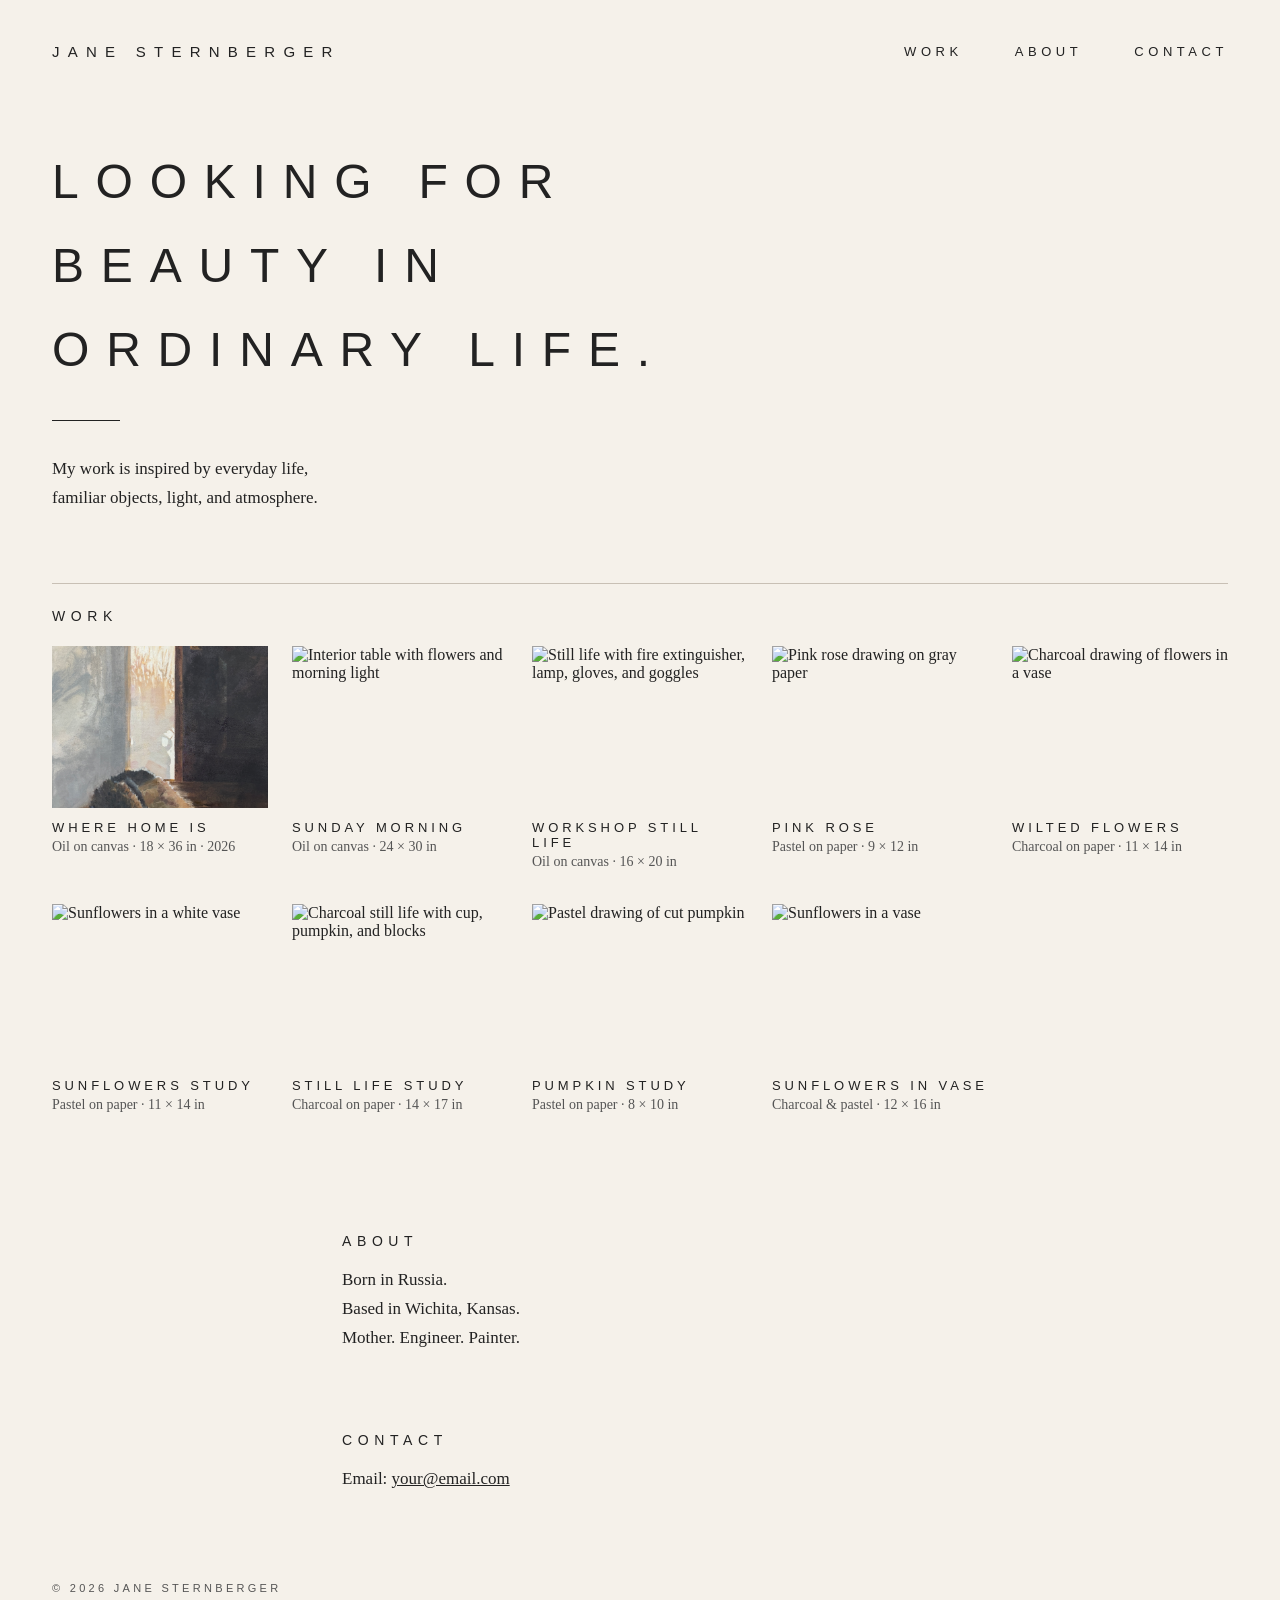
==== index.html @ 776a8332 "Update index.html" ====
<!DOCTYPE html>
<html lang="en">
<head>
  <meta charset="UTF-8" />
  <meta name="viewport" content="width=device-width, initial-scale=1.0" />
  <title>Jane Sternberger</title>
  <link rel="stylesheet" href="style.css" />
</head>

<body>
  <header class="site-header">
    <h1>Jane Sternberger</h1>

    <nav>
      <a href="#work">Work</a>
      <a href="#about">About</a>
      <a href="#contact">Contact</a>
    </nav>
  </header>

  <main>
    <section class="hero">
      <h2>Looking for beauty in ordinary life.</h2>
      <div class="line"></div>
      <p>
        My work is inspired by everyday life,<br>
        familiar objects, light, and atmosphere.
      </p>
    </section>

    <section id="work" class="work">
      <div class="section-line"></div>
      <h2 class="section-title">Work</h2>

      <div class="gallery">
        <article>
          <img src="images/WhereHomeIs2026.jpg" alt="Dog resting in sunlight near a door">
          <h3>Where Home Is</h3>
          <p>Oil on canvas · 18 × 36 in · 2026 </p>
        </article>

        <article>
          <img src="images/sunday-morning.jpg" alt="Interior table with flowers and morning light">
          <h3>Sunday Morning</h3>
          <p>Oil on canvas · 24 × 30 in</p>
        </article>

        <article>
          <img src="images/workshop-still-life.jpg" alt="Still life with fire extinguisher, lamp, gloves, and goggles">
          <h3>Workshop Still Life</h3>
          <p>Oil on canvas · 16 × 20 in</p>
        </article>

        <article>
          <img src="images/pink-rose.jpg" alt="Pink rose drawing on gray paper">
          <h3>Pink Rose</h3>
          <p>Pastel on paper · 9 × 12 in</p>
        </article>

        <article>
          <img src="images/wilted-flowers.jpg" alt="Charcoal drawing of flowers in a vase">
          <h3>Wilted Flowers</h3>
          <p>Charcoal on paper · 11 × 14 in</p>
        </article>

        <article>
          <img src="images/sunflowers-study.jpg" alt="Sunflowers in a white vase">
          <h3>Sunflowers Study</h3>
          <p>Pastel on paper · 11 × 14 in</p>
        </article>

        <article>
          <img src="images/still-life-study.jpg" alt="Charcoal still life with cup, pumpkin, and blocks">
          <h3>Still Life Study</h3>
          <p>Charcoal on paper · 14 × 17 in</p>
        </article>

        <article>
          <img src="images/pumpkin-study.jpg" alt="Pastel drawing of cut pumpkin">
          <h3>Pumpkin Study</h3>
          <p>Pastel on paper · 8 × 10 in</p>
        </article>

        <article>
          <img src="images/sunflowers-in-vase.jpg" alt="Sunflowers in a vase">
          <h3>Sunflowers in Vase</h3>
          <p>Charcoal & pastel · 12 × 16 in</p>
        </article>
      </div>
    </section>

    <section id="about" class="about">
      <h2>About</h2>
      <p>
      Born in Russia.<br>
      Based in Wichita, Kansas.<br>
      Mother. Engineer. Painter.
      </p>
    </section>

    <section id="contact" class="contact">
      <h2>Contact</h2>
      <p>
        Email:
        <a href="mailto:your@email.com">your@email.com</a>
      </p>
    </section>
  </main>

  <footer>
    <p>© 2026 Jane Sternberger</p>
  </footer>
</body>
</html>
---- style.css ----
* {
  box-sizing: border-box;
}

body {
  margin: 0;
  background: #f5f1ea;
  color: #222;
  font-family: Georgia, "Times New Roman", serif;
}

.site-header {
  max-width: 1500px;
  margin: 0 auto;
  padding: 42px 52px 80px;
  display: flex;
  justify-content: space-between;
  align-items: center;
}

.site-header h1 {
  margin: 0;
  font-family: Arial, Helvetica, sans-serif;
  font-size: 15px;
  font-weight: 400;
  letter-spacing: 0.55em;
  text-transform: uppercase;
}

nav a {
  margin-left: 48px;
  color: inherit;
  text-decoration: none;
  font-family: Arial, Helvetica, sans-serif;
  font-size: 13px;
  letter-spacing: 0.35em;
  text-transform: uppercase;
}

.hero {
  max-width: 1500px;
  margin: 0 auto;
  padding: 0 52px 70px;
}

.hero h2 {
  max-width: 620px;
  margin: 0;
  font-family: Arial, Helvetica, sans-serif;
  font-size: clamp(28px, 4vw, 48px);
  font-weight: 300;
  line-height: 1.75;
  letter-spacing: 0.35em;
  text-transform: uppercase;
}

.line {
  width: 68px;
  height: 1px;
  background: #222;
  margin: 28px 0 34px;
}

.hero p {
  margin: 0;
  max-width: 470px;
  font-size: 17px;
  line-height: 1.7;
}

.work {
  max-width: 1500px;
  margin: 0 auto;
  padding: 0 52px 40px;
}

.section-line {
  height: 1px;
  background: #c8c0b5;
  margin-bottom: 24px;
}

.section-title {
  margin: 0 0 22px;
  font-family: Arial, Helvetica, sans-serif;
  font-size: 14px;
  font-weight: 400;
  letter-spacing: 0.4em;
  text-transform: uppercase;
}

.gallery {
  display: grid;
  grid-template-columns: repeat(5, 1fr);
  gap: 34px 24px;
}

.gallery img {
  width: 100%;
  aspect-ratio: 4 / 3;
  object-fit: cover;
  display: block;
}

.gallery h3 {
  margin: 12px 0 4px;
  font-family: Arial, Helvetica, sans-serif;
  font-size: 13px;
  font-weight: 400;
  letter-spacing: 0.3em;
  text-transform: uppercase;
}

.gallery p {
  margin: 0;
  font-size: 14px;
  color: #555;
}

.about,
.contact {
  max-width: 700px;
  margin: 80px auto 0;
  padding: 0 52px;
}

.about h2,
.contact h2 {
  font-family: Arial, Helvetica, sans-serif;
  font-size: 14px;
  font-weight: 400;
  letter-spacing: 0.4em;
  text-transform: uppercase;
}

.about p,
.contact p {
  font-size: 17px;
  line-height: 1.7;
}

a {
  color: inherit;
}

footer {
  max-width: 1500px;
  margin: 0 auto;
  padding: 60px 52px 36px;
  font-family: Arial, Helvetica, sans-serif;
  font-size: 11px;
  letter-spacing: 0.3em;
  text-transform: uppercase;
  color: #555;
}

@media (max-width: 1000px) {
  .gallery {
    grid-template-columns: repeat(3, 1fr);
  }
}

@media (max-width: 700px) {
  .site-header {
    padding: 28px 24px 60px;
    display: block;
  }

  .site-header h1 {
    font-size: 13px;
    letter-spacing: 0.35em;
    margin-bottom: 28px;
  }

  nav a {
    margin-left: 0;
    margin-right: 22px;
    font-size: 11px;
    letter-spacing: 0.25em;
  }

  .hero,
  .work,
  .about,
  .contact,
  footer {
    padding-left: 24px;
    padding-right: 24px;
  }

  .hero h2 {
    font-size: 28px;
    letter-spacing: 0.25em;
    line-height: 1.6;
  }

  .gallery {
    grid-template-columns: 1fr;
  }
}
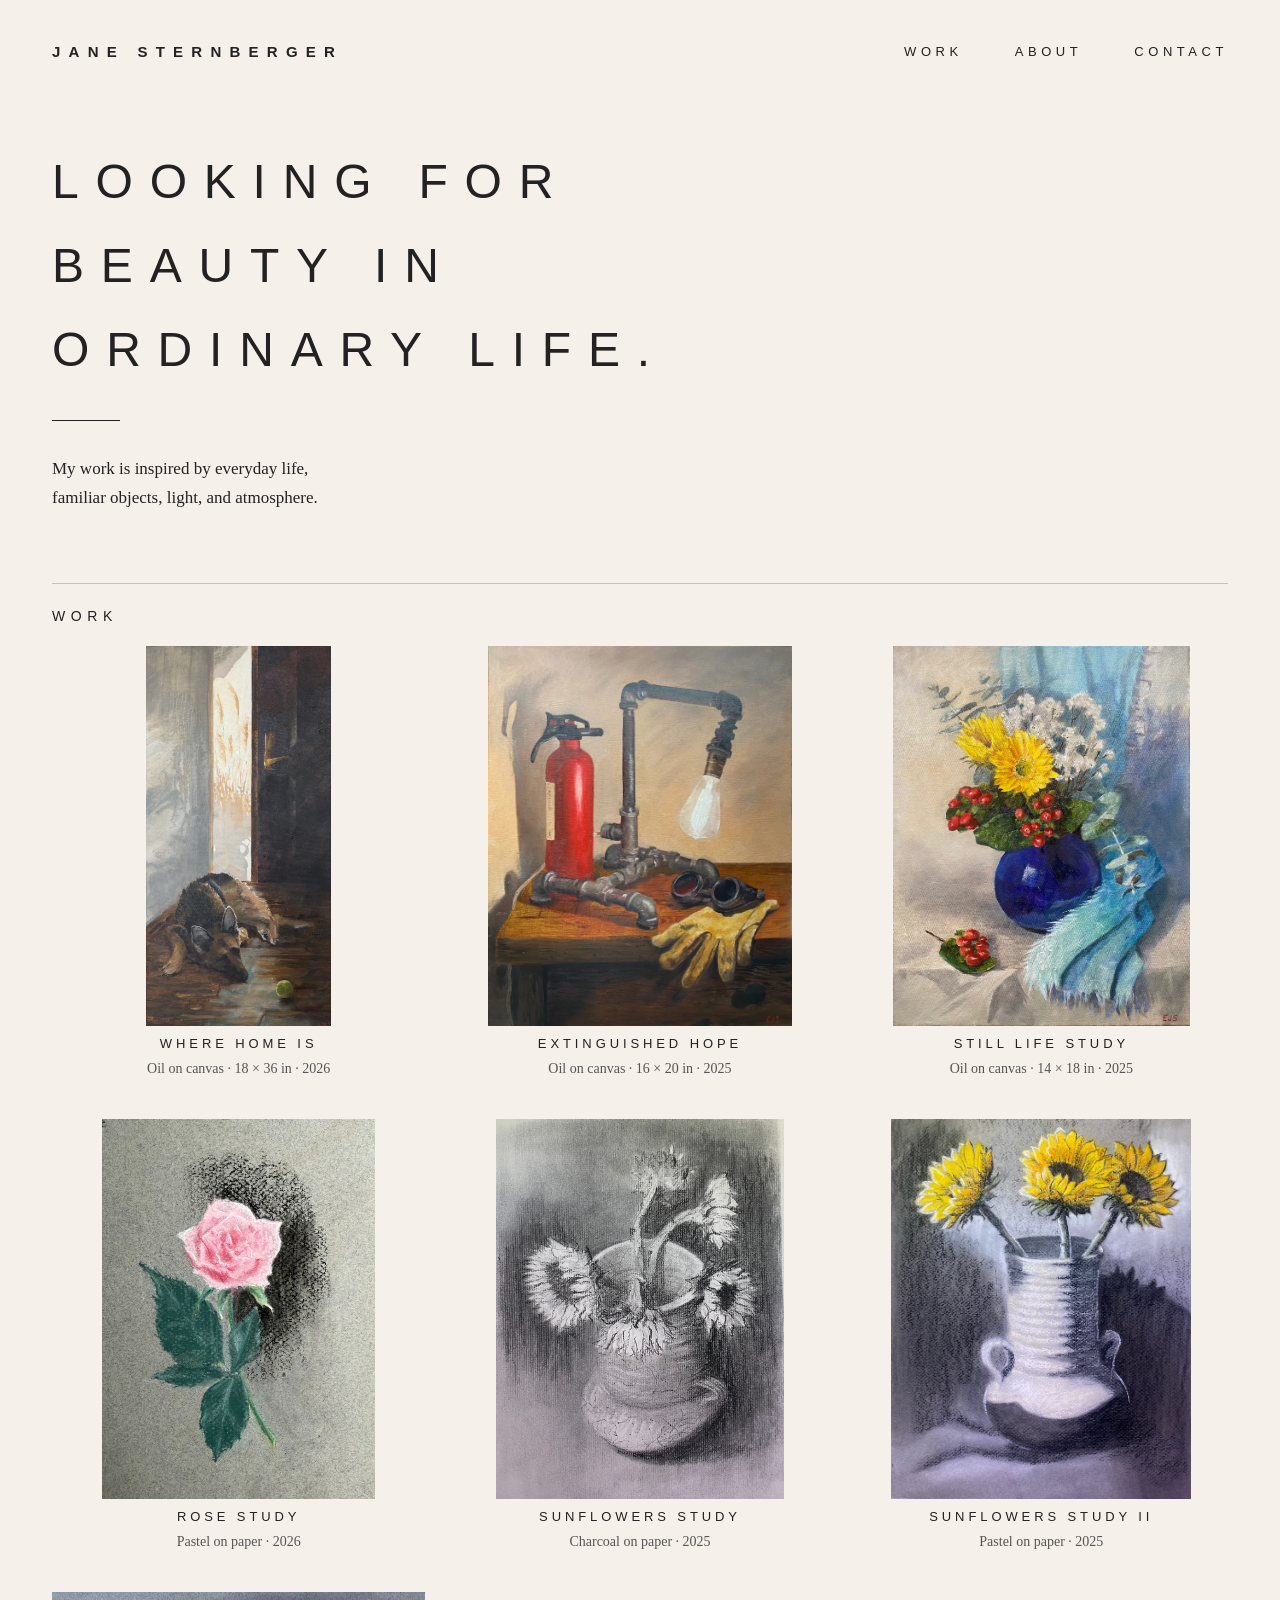
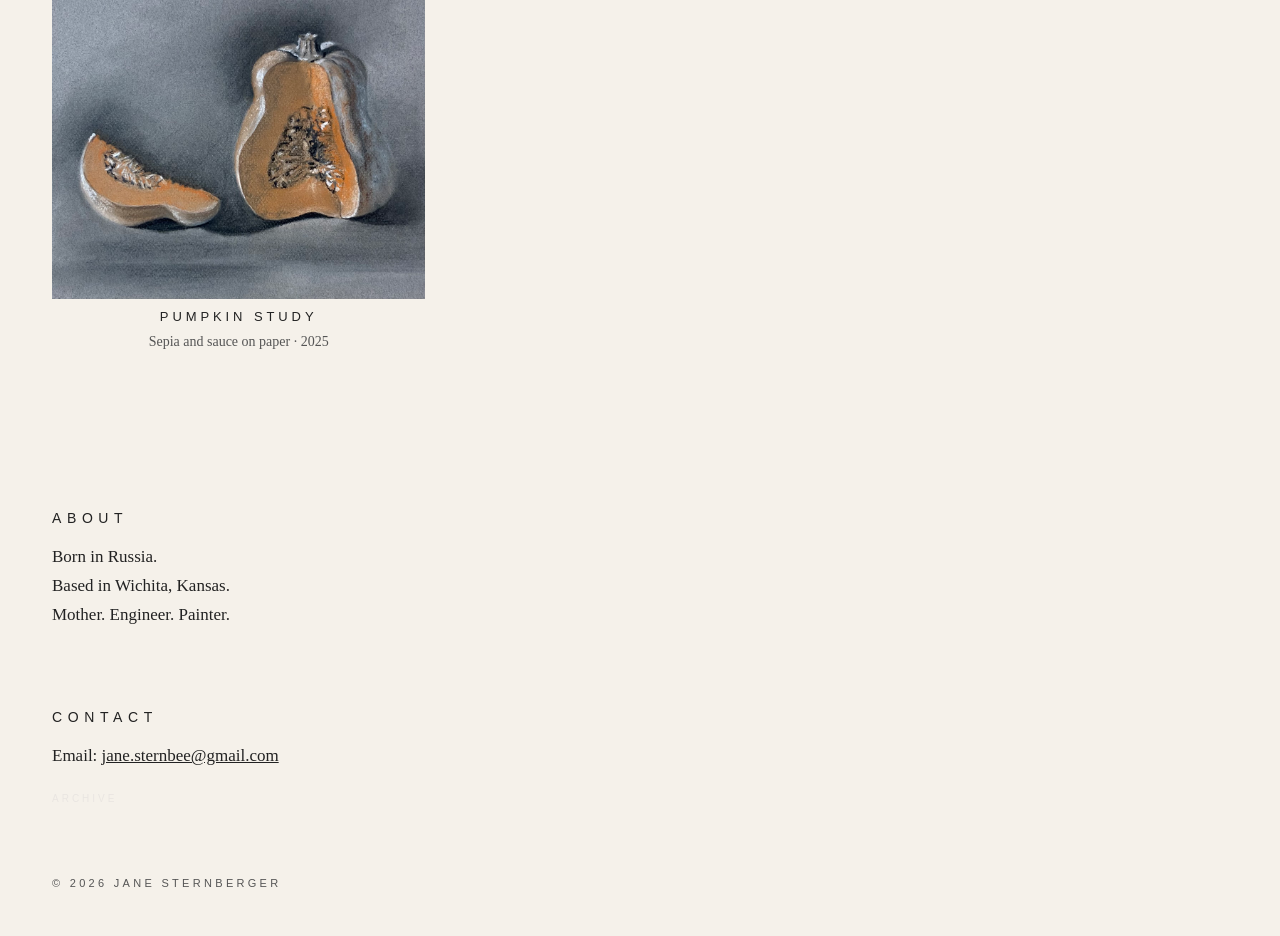
==== commit b3e4bf31: "Add files via upload" ====
--- a/index.html
+++ b/index.html
@@ -1,114 +1,106 @@
-<!DOCTYPE html>
-<html lang="en">
-<head>
-  <meta charset="UTF-8" />
-  <meta name="viewport" content="width=device-width, initial-scale=1.0" />
-  <title>Jane Sternberger</title>
-  <link rel="stylesheet" href="style.css" />
-</head>
-
-<body>
-  <header class="site-header">
-    <h1>Jane Sternberger</h1>
-
-    <nav>
-      <a href="#work">Work</a>
-      <a href="#about">About</a>
-      <a href="#contact">Contact</a>
-    </nav>
-  </header>
-
-  <main>
-    <section class="hero">
-      <h2>Looking for beauty in ordinary life.</h2>
-      <div class="line"></div>
-      <p>
-        My work is inspired by everyday life,<br>
-        familiar objects, light, and atmosphere.
-      </p>
-    </section>
-
-    <section id="work" class="work">
-      <div class="section-line"></div>
-      <h2 class="section-title">Work</h2>
-
-      <div class="gallery">
-        <article>
-          <img src="images/WhereHomeIs2026.jpg" alt="Dog resting in sunlight near a door">
-          <h3>Where Home Is</h3>
-          <p>Oil on canvas · 18 × 36 in · 2026 </p>
-        </article>
-
-        <article>
-          <img src="images/sunday-morning.jpg" alt="Interior table with flowers and morning light">
-          <h3>Sunday Morning</h3>
-          <p>Oil on canvas · 24 × 30 in</p>
-        </article>
-
-        <article>
-          <img src="images/workshop-still-life.jpg" alt="Still life with fire extinguisher, lamp, gloves, and goggles">
-          <h3>Workshop Still Life</h3>
-          <p>Oil on canvas · 16 × 20 in</p>
-        </article>
-
-        <article>
-          <img src="images/pink-rose.jpg" alt="Pink rose drawing on gray paper">
-          <h3>Pink Rose</h3>
-          <p>Pastel on paper · 9 × 12 in</p>
-        </article>
-
-        <article>
-          <img src="images/wilted-flowers.jpg" alt="Charcoal drawing of flowers in a vase">
-          <h3>Wilted Flowers</h3>
-          <p>Charcoal on paper · 11 × 14 in</p>
-        </article>
-
-        <article>
-          <img src="images/sunflowers-study.jpg" alt="Sunflowers in a white vase">
-          <h3>Sunflowers Study</h3>
-          <p>Pastel on paper · 11 × 14 in</p>
-        </article>
-
-        <article>
-          <img src="images/still-life-study.jpg" alt="Charcoal still life with cup, pumpkin, and blocks">
-          <h3>Still Life Study</h3>
-          <p>Charcoal on paper · 14 × 17 in</p>
-        </article>
-
-        <article>
-          <img src="images/pumpkin-study.jpg" alt="Pastel drawing of cut pumpkin">
-          <h3>Pumpkin Study</h3>
-          <p>Pastel on paper · 8 × 10 in</p>
-        </article>
-
-        <article>
-          <img src="images/sunflowers-in-vase.jpg" alt="Sunflowers in a vase">
-          <h3>Sunflowers in Vase</h3>
-          <p>Charcoal & pastel · 12 × 16 in</p>
-        </article>
-      </div>
-    </section>
-
-    <section id="about" class="about">
-      <h2>About</h2>
-      <p>
-      Born in Russia.<br>
-      Based in Wichita, Kansas.<br>
-      Mother. Engineer. Painter.
-      </p>
-    </section>
-
-    <section id="contact" class="contact">
-      <h2>Contact</h2>
-      <p>
-        Email:
-        <a href="mailto:your@email.com">your@email.com</a>
-      </p>
-    </section>
-  </main>
-
-  <footer>
-    <p>© 2026 Jane Sternberger</p>
-  </footer>
-</body>
+<!DOCTYPE html>
+<html lang="en">
+<head>
+  <meta charset="UTF-8" />
+  <meta name="viewport" content="width=device-width, initial-scale=1.0" />
+  <title>Jane Sternberger</title>
+  <link rel="stylesheet" href="style.css" />
+</head>
+
+<body>
+  <header class="site-header">
+    <h1>Jane Sternberger</h1>
+
+    <nav>
+      <a href="#work">Work</a>
+      <a href="#about">About</a>
+      <a href="#contact">Contact</a>
+    </nav>
+  </header>
+
+  <main>
+    <section class="hero">
+      <h2>Looking for beauty in ordinary life.</h2>
+      <div class="line"></div>
+      <p>
+        My work is inspired by everyday life,<br>
+        familiar objects, light, and atmosphere.
+      </p>
+    </section>
+
+    <section id="work" class="work">
+      <div class="section-line"></div>
+      <h2 class="section-title">Work</h2>
+
+      <div class="gallery">
+        <article>
+          <img src="images/WhereHomeIs2026.jpg" alt="Dog resting in sunlight near a door">
+          <h3>Where Home Is</h3>
+          <p>Oil on canvas · 18 × 36 in · 2026</p>
+        </article>
+
+        <article>
+          <img src="images/ExtinguishedHope2025.jpeg" alt="Still life with fire extinguisher and work objects">
+          <h3>Extinguished Hope</h3>
+          <p>Oil on canvas · 16 × 20 in · 2025</p>
+        </article>
+
+        <article>
+          <img src="images/StillLifeStudy2025.jpeg" alt="Still life painting with objects and dramatic light">
+          <h3>Still Life Study</h3>
+          <p>Oil on canvas · 14 × 18 in · 2025</p>
+        </article>
+
+        <article>
+          <img src="images/RoseStudy2026.jpeg" alt="Pink rose drawing on gray paper">
+          <h3>Rose Study</h3>
+          <p>Pastel on paper · 2026</p>
+        </article>
+
+        <article>
+          <img src="images/SunflowersStudy2025.jpeg" alt="Charcoal drawing of sunflowers in a vase">
+          <h3>Sunflowers Study</h3>
+          <p>Charcoal on paper · 2025</p>
+        </article>
+
+        <article>
+          <img src="images/SunflowersStudy22025.jpg" alt="Sunflowers in a white vase">
+          <h3>Sunflowers Study II</h3>
+          <p>Pastel on paper · 2025</p>
+        </article>
+
+        <article>
+          <img src="images/PumpkinStudy2025.jpeg" alt="Drawing of a cut pumpkin">
+          <h3>Pumpkin Study</h3>
+          <p>Sepia and sauce on paper · 2025</p>
+        </article>
+      </div>
+    </section>
+
+    <div class="info-section">
+      <section id="about" class="about">
+        <h2>About</h2>
+        <p>
+          Born in Russia.<br>
+          Based in Wichita, Kansas.<br>
+          Mother. Engineer. Painter.
+        </p>
+      </section>
+
+      <section id="contact" class="contact">
+        <h2>Contact</h2>
+        <p>
+          Email:
+          <a href="mailto:jane.sternbee@gmail.com">jane.sternbee@gmail.com</a>
+        </p>
+      </section>
+    </div>
+  </main>
+<div class="archive-link">
+  <a href="archive.html">Archive</a>
+</div>
+  <footer>
+    <p>© 2026 Jane Sternberger</p>
+  </footer>
+</body>
 </html>
--- a/style.css
+++ b/style.css
@@ -1,200 +1,242 @@
-* {
-  box-sizing: border-box;
-}
-
-body {
-  margin: 0;
-  background: #f5f1ea;
-  color: #222;
-  font-family: Georgia, "Times New Roman", serif;
-}
-
-.site-header {
-  max-width: 1500px;
-  margin: 0 auto;
-  padding: 42px 52px 80px;
-  display: flex;
-  justify-content: space-between;
-  align-items: center;
-}
-
-.site-header h1 {
-  margin: 0;
-  font-family: Arial, Helvetica, sans-serif;
-  font-size: 15px;
-  font-weight: 400;
-  letter-spacing: 0.55em;
-  text-transform: uppercase;
-}
-
-nav a {
-  margin-left: 48px;
-  color: inherit;
-  text-decoration: none;
-  font-family: Arial, Helvetica, sans-serif;
-  font-size: 13px;
-  letter-spacing: 0.35em;
-  text-transform: uppercase;
-}
-
-.hero {
-  max-width: 1500px;
-  margin: 0 auto;
-  padding: 0 52px 70px;
-}
-
-.hero h2 {
-  max-width: 620px;
-  margin: 0;
-  font-family: Arial, Helvetica, sans-serif;
-  font-size: clamp(28px, 4vw, 48px);
-  font-weight: 300;
-  line-height: 1.75;
-  letter-spacing: 0.35em;
-  text-transform: uppercase;
-}
-
-.line {
-  width: 68px;
-  height: 1px;
-  background: #222;
-  margin: 28px 0 34px;
-}
-
-.hero p {
-  margin: 0;
-  max-width: 470px;
-  font-size: 17px;
-  line-height: 1.7;
-}
-
-.work {
-  max-width: 1500px;
-  margin: 0 auto;
-  padding: 0 52px 40px;
-}
-
-.section-line {
-  height: 1px;
-  background: #c8c0b5;
-  margin-bottom: 24px;
-}
-
-.section-title {
-  margin: 0 0 22px;
-  font-family: Arial, Helvetica, sans-serif;
-  font-size: 14px;
-  font-weight: 400;
-  letter-spacing: 0.4em;
-  text-transform: uppercase;
-}
-
-.gallery {
-  display: grid;
-  grid-template-columns: repeat(5, 1fr);
-  gap: 34px 24px;
-}
-
-.gallery img {
-  width: 100%;
-  aspect-ratio: 4 / 3;
-  object-fit: cover;
-  display: block;
-}
-
-.gallery h3 {
-  margin: 12px 0 4px;
-  font-family: Arial, Helvetica, sans-serif;
-  font-size: 13px;
-  font-weight: 400;
-  letter-spacing: 0.3em;
-  text-transform: uppercase;
-}
-
-.gallery p {
-  margin: 0;
-  font-size: 14px;
-  color: #555;
-}
-
-.about,
-.contact {
-  max-width: 700px;
-  margin: 80px auto 0;
-  padding: 0 52px;
-}
-
-.about h2,
-.contact h2 {
-  font-family: Arial, Helvetica, sans-serif;
-  font-size: 14px;
-  font-weight: 400;
-  letter-spacing: 0.4em;
-  text-transform: uppercase;
-}
-
-.about p,
-.contact p {
-  font-size: 17px;
-  line-height: 1.7;
-}
-
-a {
-  color: inherit;
-}
-
-footer {
-  max-width: 1500px;
-  margin: 0 auto;
-  padding: 60px 52px 36px;
-  font-family: Arial, Helvetica, sans-serif;
-  font-size: 11px;
-  letter-spacing: 0.3em;
-  text-transform: uppercase;
-  color: #555;
-}
-
-@media (max-width: 1000px) {
-  .gallery {
-    grid-template-columns: repeat(3, 1fr);
-  }
-}
-
-@media (max-width: 700px) {
-  .site-header {
-    padding: 28px 24px 60px;
-    display: block;
-  }
-
-  .site-header h1 {
-    font-size: 13px;
-    letter-spacing: 0.35em;
-    margin-bottom: 28px;
-  }
-
-  nav a {
-    margin-left: 0;
-    margin-right: 22px;
-    font-size: 11px;
-    letter-spacing: 0.25em;
-  }
-
-  .hero,
-  .work,
-  .about,
-  .contact,
-  footer {
-    padding-left: 24px;
-    padding-right: 24px;
-  }
-
-  .hero h2 {
-    font-size: 28px;
-    letter-spacing: 0.25em;
-    line-height: 1.6;
-  }
-
-  .gallery {
-    grid-template-columns: 1fr;
-  }
+* {
+  box-sizing: border-box;
+}
+
+body {
+  margin: 0;
+  background: #f5f1ea;
+  color: #222;
+  font-family: Georgia, "Times New Roman", serif;
+}
+
+.site-header {
+  max-width: 1500px;
+  margin: 0 auto;
+  padding: 42px 52px 80px;
+  display: flex;
+  justify-content: space-between;
+  align-items: center;
+}
+
+.site-header h1 {
+  margin: 0;
+  font-family: Arial, Helvetica, sans-serif;
+  font-size: 15px;
+  font-weight: 700;
+  letter-spacing: 0.55em;
+  text-transform: uppercase;
+}
+
+nav a {
+  margin-left: 48px;
+  color: inherit;
+  text-decoration: none;
+  font-family: Arial, Helvetica, sans-serif;
+  font-size: 13px;
+  letter-spacing: 0.35em;
+  text-transform: uppercase;
+}
+
+.hero {
+  max-width: 1500px;
+  margin: 0 auto;
+  padding: 0 52px 70px;
+}
+
+.hero h2 {
+  max-width: 620px;
+  margin: 0;
+  font-family: Arial, Helvetica, sans-serif;
+  font-size: clamp(28px, 4vw, 48px);
+  font-weight: 300;
+  line-height: 1.75;
+  letter-spacing: 0.35em;
+  text-transform: uppercase;
+}
+
+.line {
+  width: 68px;
+  height: 1px;
+  background: #222;
+  margin: 28px 0 34px;
+}
+
+.hero p {
+  margin: 0;
+  max-width: 470px;
+  font-size: 17px;
+  line-height: 1.7;
+}
+
+.work {
+  max-width: 1500px;
+  margin: 0 auto;
+  padding: 0 52px 40px;
+}
+
+.section-line {
+  height: 1px;
+  background: #c8c0b5;
+  margin-bottom: 24px;
+}
+
+.section-title {
+  margin: 0 0 22px;
+  font-family: Arial, Helvetica, sans-serif;
+  font-size: 14px;
+  font-weight: 400;
+  letter-spacing: 0.4em;
+  text-transform: uppercase;
+}
+
+.gallery {
+  display: grid;
+  grid-template-columns: repeat(3, 1fr);
+  gap: 42px 28px;
+}
+
+.gallery article {
+  display: flex;
+  flex-direction: column;
+  align-items: center;
+  gap: 10px;
+}
+
+.gallery img {
+  width: 100%;
+  height: auto;
+  max-height: 380px;
+  object-fit: contain;
+  display: block;
+}
+
+.gallery h3 {
+  margin: 0;
+  font-family: Arial, Helvetica, sans-serif;
+  font-size: 13px;
+  font-weight: 400;
+  letter-spacing: 0.3em;
+  text-transform: uppercase;
+  text-align: center;
+}
+
+.gallery p {
+  margin: 0;
+  font-size: 14px;
+  color: #555;
+  text-align: center;
+}
+
+.info-section {
+  max-width: 1500px;
+  margin: 0 auto;
+  padding: 40px 52px 0;
+}
+
+.about,
+.contact {
+  max-width: 700px;
+  margin-top: 80px;
+}
+
+.about h2,
+.contact h2 {
+  font-family: Arial, Helvetica, sans-serif;
+  font-size: 14px;
+  font-weight: 400;
+  letter-spacing: 0.4em;
+  text-transform: uppercase;
+}
+
+.about p,
+.contact p {
+  font-size: 17px;
+  line-height: 1.7;
+}
+
+a {
+  color: inherit;
+}
+
+.archive-link {
+  max-width: 1500px;
+  margin: 0px auto 0;
+  padding: 0 52px;
+}
+
+.archive-link a {
+  font-family: Arial, Helvetica, sans-serif;
+  font-size: 10px;
+  letter-spacing: 0.3em;
+  text-transform: uppercase;
+  text-decoration: none;
+  color: #e9e5e1 ;
+  transition: color 0.2s ease;
+}
+
+.archive-link a:hover {
+  color: #777;
+}
+
+footer {
+  max-width: 1500px;
+  margin: 0 auto;
+  padding: 60px 52px 36px;
+  font-family: Arial, Helvetica, sans-serif;
+  font-size: 11px;
+  letter-spacing: 0.3em;
+  text-transform: uppercase;
+  color: #555;
+}
+
+@media (max-width: 1000px) {
+
+  .gallery {
+    grid-template-columns: repeat(2, 1fr);
+  }
+}
+
+@media (max-width: 700px) {
+
+  .site-header {
+    padding: 28px 24px 60px;
+    display: block;
+  }
+
+  .site-header h1 {
+    font-size: 13px;
+    letter-spacing: 0.35em;
+    margin-bottom: 28px;
+  }
+
+  nav a {
+    margin-left: 0;
+    margin-right: 22px;
+    font-size: 11px;
+    letter-spacing: 0.25em;
+  }
+
+  .hero,
+  .work,
+  .info-section,
+  .archive-link,
+  footer {
+    padding-left: 24px;
+    padding-right: 24px;
+  }
+
+  .hero h2 {
+    font-size: 28px;
+    letter-spacing: 0.25em;
+    line-height: 1.6;
+  }
+
+  .gallery {
+    grid-template-columns: 1fr;
+  }
+
+  .gallery img {
+    max-height: none;
+  }
+
 }
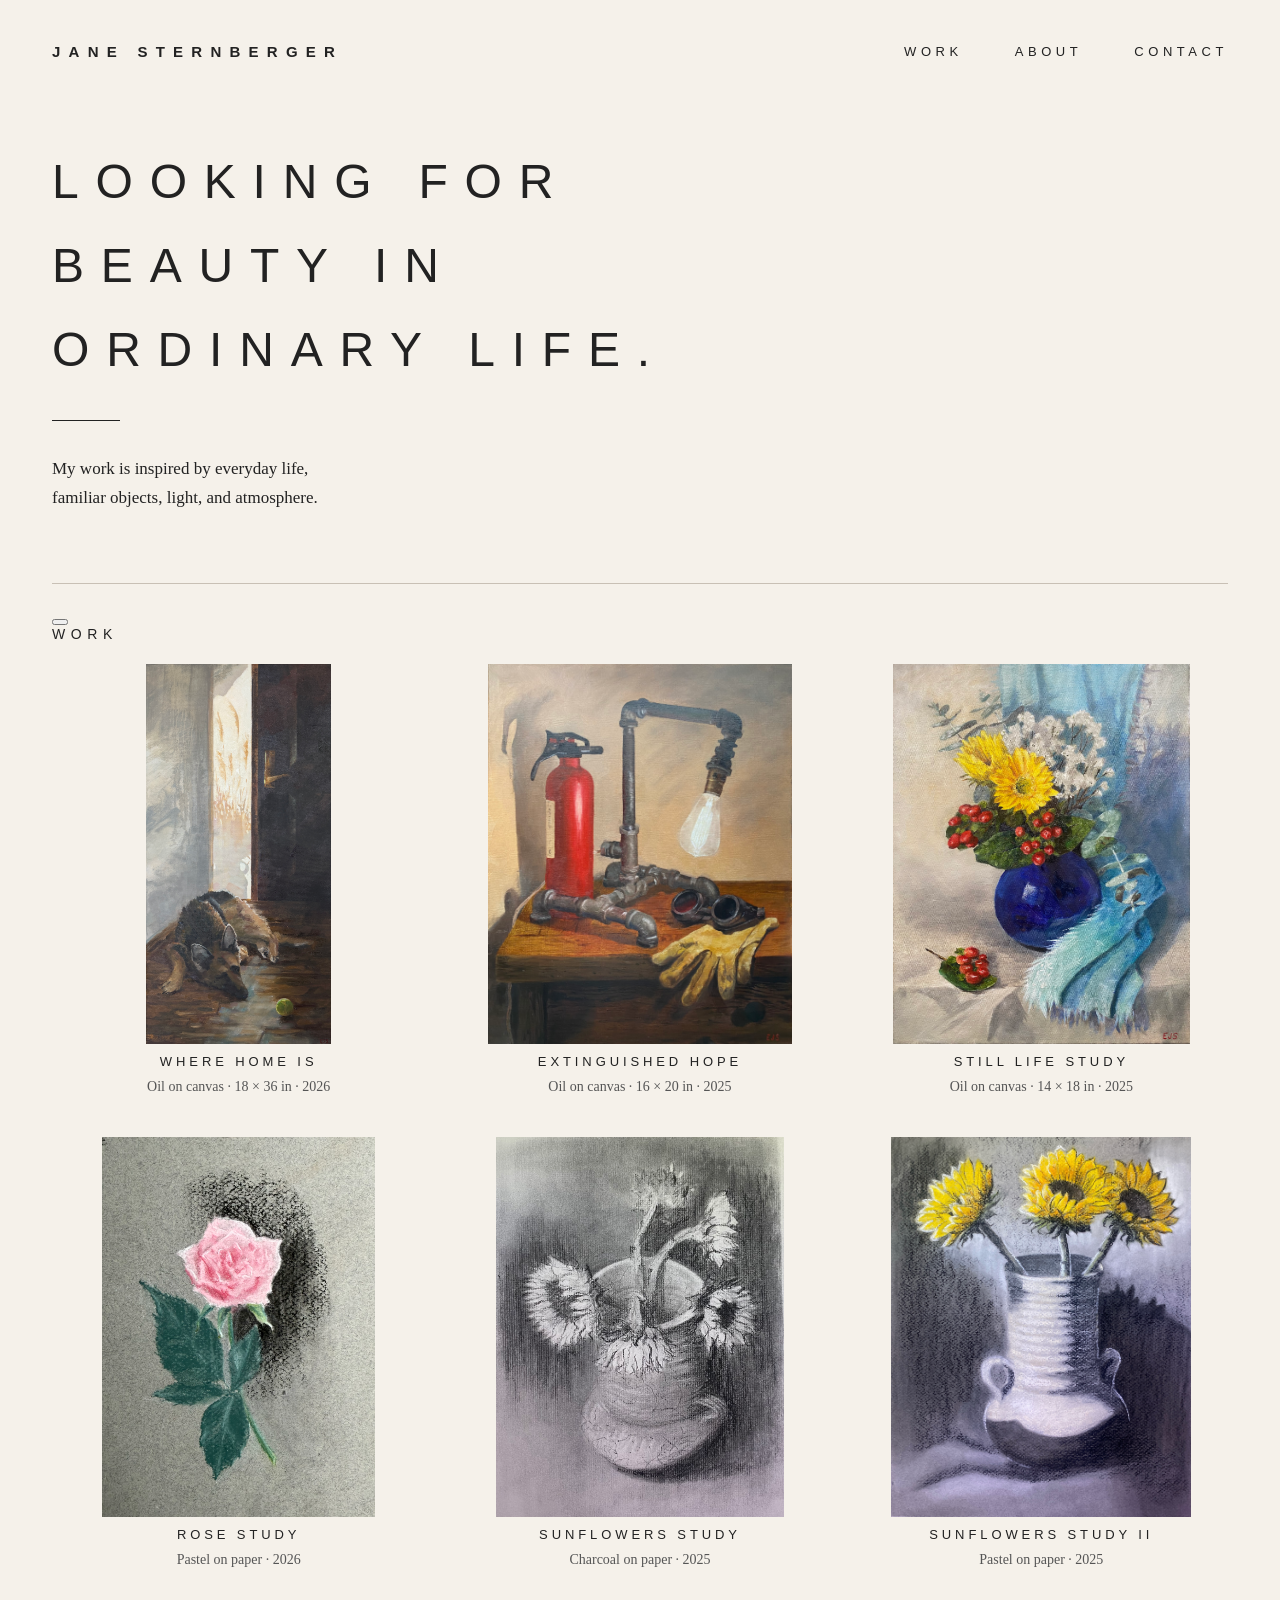
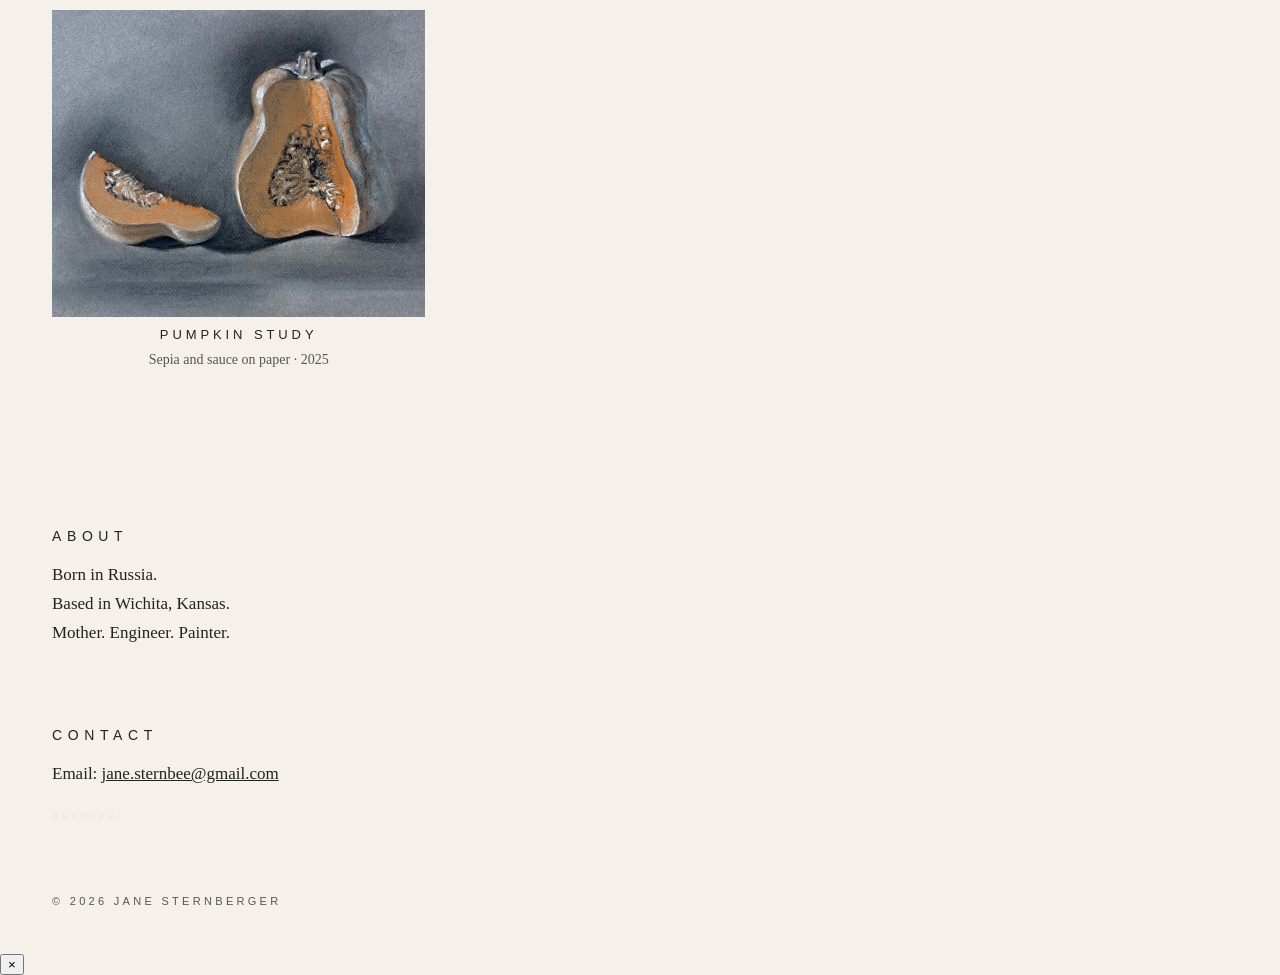
==== commit 760c43e5: "Update index.html" ====
--- a/index.html
+++ b/index.html
@@ -1,106 +1,182 @@
-<!DOCTYPE html>
-<html lang="en">
-<head>
-  <meta charset="UTF-8" />
-  <meta name="viewport" content="width=device-width, initial-scale=1.0" />
-  <title>Jane Sternberger</title>
-  <link rel="stylesheet" href="style.css" />
-</head>
-
-<body>
-  <header class="site-header">
-    <h1>Jane Sternberger</h1>
-
-    <nav>
-      <a href="#work">Work</a>
-      <a href="#about">About</a>
-      <a href="#contact">Contact</a>
-    </nav>
-  </header>
-
-  <main>
-    <section class="hero">
-      <h2>Looking for beauty in ordinary life.</h2>
-      <div class="line"></div>
-      <p>
-        My work is inspired by everyday life,<br>
-        familiar objects, light, and atmosphere.
-      </p>
-    </section>
-
-    <section id="work" class="work">
-      <div class="section-line"></div>
-      <h2 class="section-title">Work</h2>
-
-      <div class="gallery">
-        <article>
-          <img src="images/WhereHomeIs2026.jpg" alt="Dog resting in sunlight near a door">
-          <h3>Where Home Is</h3>
-          <p>Oil on canvas · 18 × 36 in · 2026</p>
-        </article>
-
-        <article>
-          <img src="images/ExtinguishedHope2025.jpeg" alt="Still life with fire extinguisher and work objects">
-          <h3>Extinguished Hope</h3>
-          <p>Oil on canvas · 16 × 20 in · 2025</p>
-        </article>
-
-        <article>
-          <img src="images/StillLifeStudy2025.jpeg" alt="Still life painting with objects and dramatic light">
-          <h3>Still Life Study</h3>
-          <p>Oil on canvas · 14 × 18 in · 2025</p>
-        </article>
-
-        <article>
-          <img src="images/RoseStudy2026.jpeg" alt="Pink rose drawing on gray paper">
-          <h3>Rose Study</h3>
-          <p>Pastel on paper · 2026</p>
-        </article>
-
-        <article>
-          <img src="images/SunflowersStudy2025.jpeg" alt="Charcoal drawing of sunflowers in a vase">
-          <h3>Sunflowers Study</h3>
-          <p>Charcoal on paper · 2025</p>
-        </article>
-
-        <article>
-          <img src="images/SunflowersStudy22025.jpg" alt="Sunflowers in a white vase">
-          <h3>Sunflowers Study II</h3>
-          <p>Pastel on paper · 2025</p>
-        </article>
-
-        <article>
-          <img src="images/PumpkinStudy2025.jpeg" alt="Drawing of a cut pumpkin">
-          <h3>Pumpkin Study</h3>
-          <p>Sepia and sauce on paper · 2025</p>
-        </article>
-      </div>
-    </section>
-
-    <div class="info-section">
-      <section id="about" class="about">
-        <h2>About</h2>
-        <p>
-          Born in Russia.<br>
-          Based in Wichita, Kansas.<br>
-          Mother. Engineer. Painter.
-        </p>
-      </section>
-
-      <section id="contact" class="contact">
-        <h2>Contact</h2>
-        <p>
-          Email:
-          <a href="mailto:jane.sternbee@gmail.com">jane.sternbee@gmail.com</a>
-        </p>
-      </section>
-    </div>
-  </main>
-<div class="archive-link">
-  <a href="archive.html">Archive</a>
-</div>
-  <footer>
-    <p>© 2026 Jane Sternberger</p>
-  </footer>
-</body>
+<!DOCTYPE html>
+<html lang="en">
+<head>
+  <meta charset="UTF-8" />
+  <meta name="viewport" content="width=device-width, initial-scale=1.0" />
+  <title>Jane Sternberger</title>
+  <link rel="stylesheet" href="style.css" />
+</head>
+
+<body>
+
+  <header class="site-header">
+
+    <h1>Jane Sternberger</h1>
+
+    <nav>
+      <a href="#work">Work</a>
+      <a href="#about">About</a>
+      <a href="#contact">Contact</a>
+    </nav>
+
+  </header>
+
+  <main>
+
+    <section class="hero">
+
+      <h2>Looking for beauty in ordinary life.</h2>
+
+      <div class="line"></div>
+
+      <p>
+        My work is inspired by everyday life,<br>
+        familiar objects, light, and atmosphere.
+      </p>
+
+    </section>
+
+    <section id="work" class="work">
+
+      <div class="section-line"></div>
+
+      <div class="work-heading-row">
+
+        <button
+          class="secret-loader"
+          onclick="openSecretImage()"
+          aria-label="Open hidden work">
+
+          <span class="secret-loader-bar"></span>
+
+        </button>
+
+        <h2 class="section-title">Work</h2>
+
+      </div>
+
+      <div class="gallery">
+
+        <article>
+          <img src="images/WhereHomeIs2026.jpg" alt="">
+          <h3>Where Home Is</h3>
+          <p>Oil on canvas · 18 × 36 in · 2026</p>
+        </article>
+
+        <article>
+          <img src="images/ExtinguishedHope2025.jpeg" alt="">
+          <h3>Extinguished Hope</h3>
+          <p>Oil on canvas · 16 × 20 in · 2025</p>
+        </article>
+
+        <article>
+          <img src="images/StillLifeStudy2025.jpeg" alt="">
+          <h3>Still Life Study</h3>
+          <p>Oil on canvas · 14 × 18 in · 2025</p>
+        </article>
+
+        <article>
+          <img src="images/RoseStudy2026.jpeg" alt="">
+          <h3>Rose Study</h3>
+          <p>Pastel on paper · 2026</p>
+        </article>
+
+        <article>
+          <img src="images/SunflowersStudy2025.jpeg" alt="">
+          <h3>Sunflowers Study</h3>
+          <p>Charcoal on paper · 2025</p>
+        </article>
+
+        <article>
+          <img src="images/SunflowersStudy22025.jpg" alt="">
+          <h3>Sunflowers Study II</h3>
+          <p>Pastel on paper · 2025</p>
+        </article>
+
+        <article>
+          <img src="images/PumpkinStudy2025.jpeg" alt="">
+          <h3>Pumpkin Study</h3>
+          <p>Sepia and sauce on paper · 2025</p>
+        </article>
+
+      </div>
+
+    </section>
+
+    <div class="info-section">
+
+      <section id="about" class="about">
+
+        <h2>About</h2>
+
+        <p>
+          Born in Russia.<br>
+          Based in Wichita, Kansas.<br>
+          Mother. Engineer. Painter.
+        </p>
+
+      </section>
+
+      <section id="contact" class="contact">
+
+        <h2>Contact</h2>
+
+        <p>
+          Email:
+          <a href="mailto:jane.sternbee@gmail.com">
+            jane.sternbee@gmail.com
+          </a>
+        </p>
+
+      </section>
+
+    </div>
+
+    <div class="archive-link">
+      <a href="archive.html">Archive</a>
+    </div>
+
+  </main>
+
+  <footer>
+    <p>© 2026 Jane Sternberger</p>
+  </footer>
+
+  <div id="secret-lightbox" class="secret-lightbox">
+
+    <button
+      class="secret-close"
+      onclick="closeSecretImage()">
+
+      ×
+
+    </button>
+
+    <img src="images/inwork.jpeg" alt="">
+
+  </div>
+
+  <script>
+
+    function openSecretImage() {
+
+      document
+        .getElementById("secret-lightbox")
+        .classList
+        .add("open");
+
+    }
+
+    function closeSecretImage() {
+
+      document
+        .getElementById("secret-lightbox")
+        .classList
+        .remove("open");
+
+    }
+
+  </script>
+
+</body>
 </html>
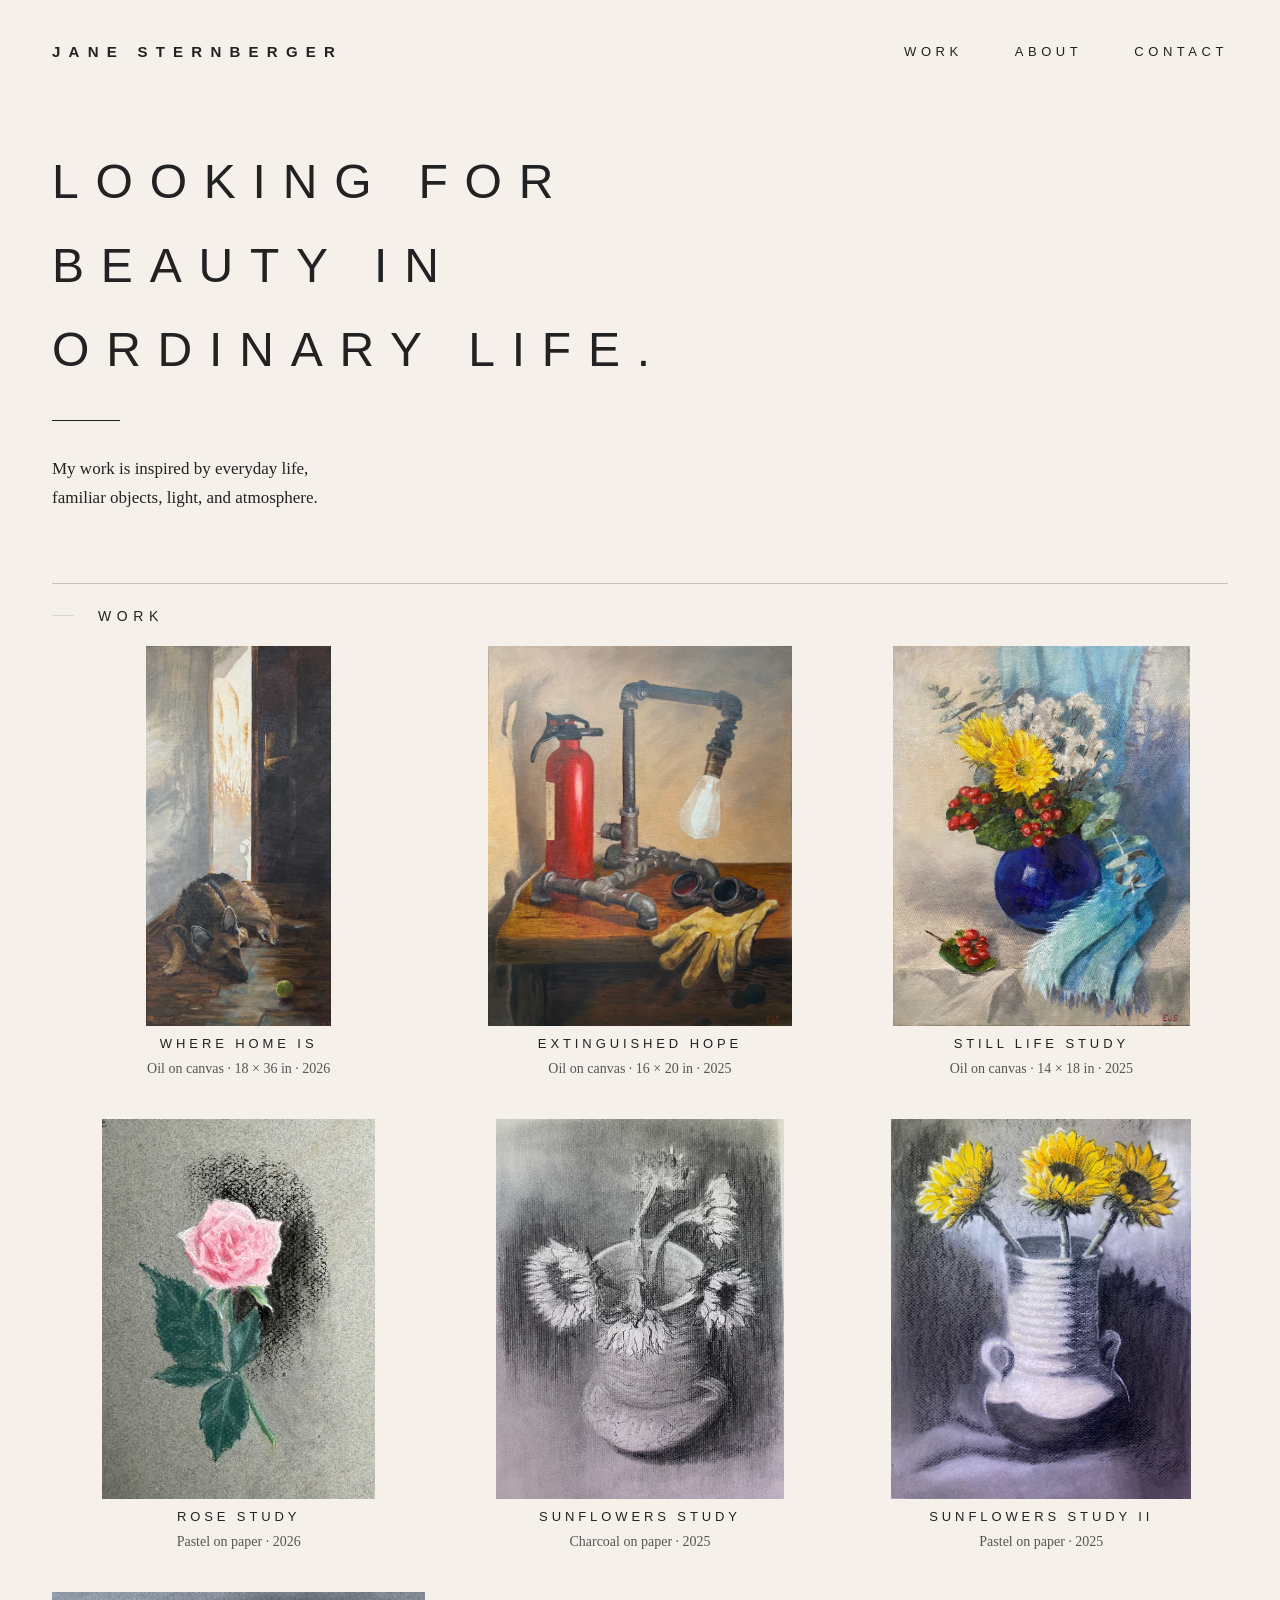
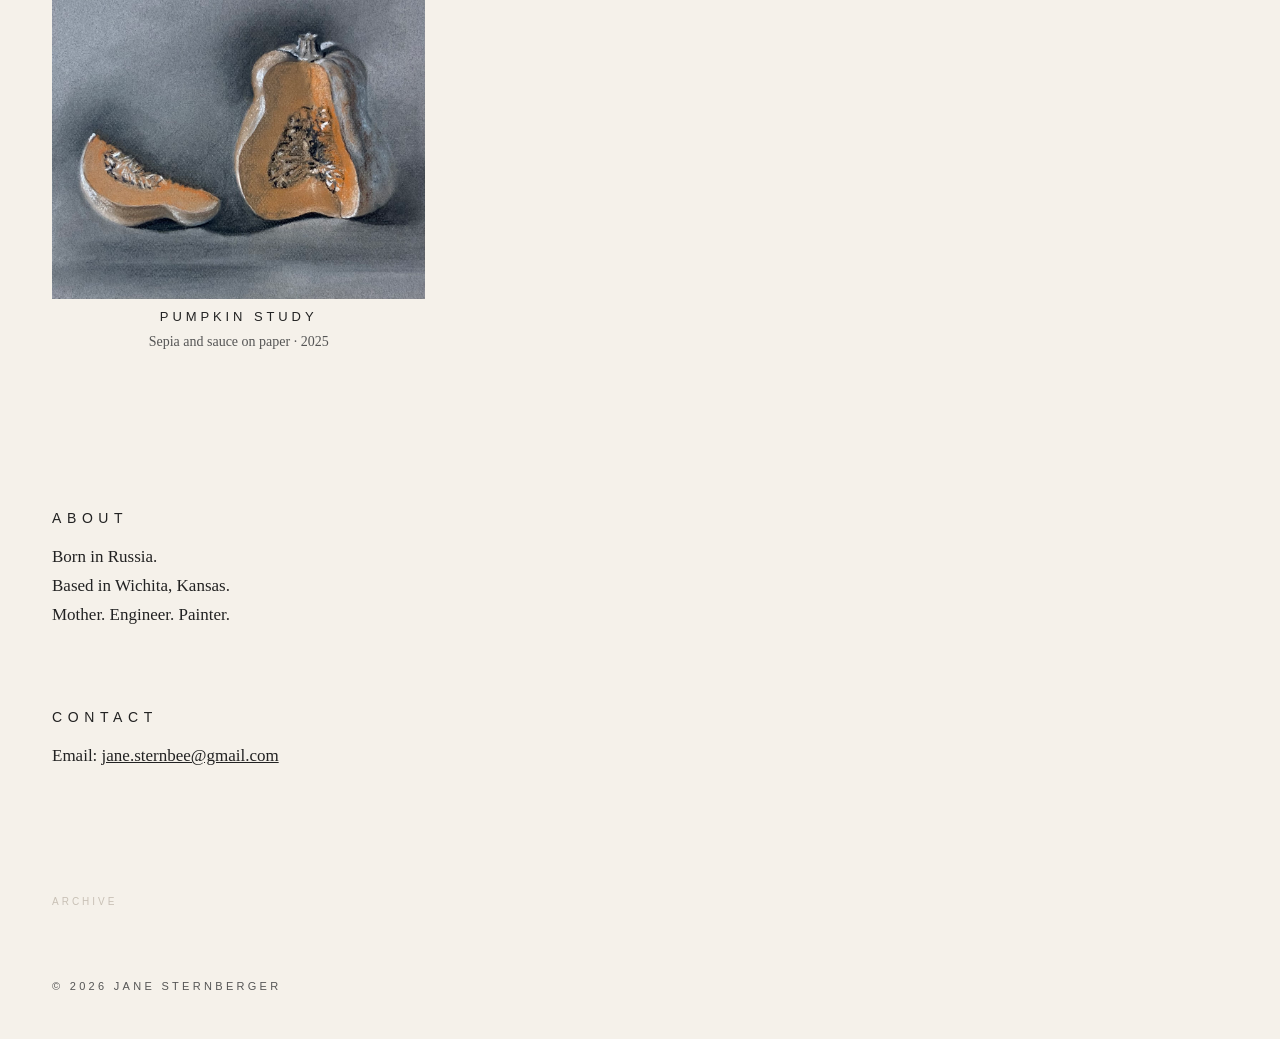
==== commit 9788a2e6: "Update index.html" ====
--- a/index.html
+++ b/index.html
@@ -152,7 +152,7 @@
 
     </button>
 
-    <img src="images/inwork.jpeg" alt="">
+    <img src="images/inwork.jpg" alt="">
 
   </div>
 
--- a/style.css
+++ b/style.css
@@ -1,242 +1,304 @@
-* {
-  box-sizing: border-box;
-}
-
-body {
-  margin: 0;
-  background: #f5f1ea;
-  color: #222;
-  font-family: Georgia, "Times New Roman", serif;
-}
-
-.site-header {
-  max-width: 1500px;
-  margin: 0 auto;
-  padding: 42px 52px 80px;
-  display: flex;
-  justify-content: space-between;
-  align-items: center;
-}
-
-.site-header h1 {
-  margin: 0;
-  font-family: Arial, Helvetica, sans-serif;
-  font-size: 15px;
-  font-weight: 700;
-  letter-spacing: 0.55em;
-  text-transform: uppercase;
-}
-
-nav a {
-  margin-left: 48px;
-  color: inherit;
-  text-decoration: none;
-  font-family: Arial, Helvetica, sans-serif;
-  font-size: 13px;
-  letter-spacing: 0.35em;
-  text-transform: uppercase;
-}
-
-.hero {
-  max-width: 1500px;
-  margin: 0 auto;
-  padding: 0 52px 70px;
-}
-
-.hero h2 {
-  max-width: 620px;
-  margin: 0;
-  font-family: Arial, Helvetica, sans-serif;
-  font-size: clamp(28px, 4vw, 48px);
-  font-weight: 300;
-  line-height: 1.75;
-  letter-spacing: 0.35em;
-  text-transform: uppercase;
-}
-
-.line {
-  width: 68px;
-  height: 1px;
-  background: #222;
-  margin: 28px 0 34px;
-}
-
-.hero p {
-  margin: 0;
-  max-width: 470px;
-  font-size: 17px;
-  line-height: 1.7;
-}
-
-.work {
-  max-width: 1500px;
-  margin: 0 auto;
-  padding: 0 52px 40px;
-}
-
-.section-line {
-  height: 1px;
-  background: #c8c0b5;
-  margin-bottom: 24px;
-}
-
-.section-title {
-  margin: 0 0 22px;
-  font-family: Arial, Helvetica, sans-serif;
-  font-size: 14px;
-  font-weight: 400;
-  letter-spacing: 0.4em;
-  text-transform: uppercase;
-}
-
-.gallery {
-  display: grid;
-  grid-template-columns: repeat(3, 1fr);
-  gap: 42px 28px;
-}
-
-.gallery article {
-  display: flex;
-  flex-direction: column;
-  align-items: center;
-  gap: 10px;
-}
-
-.gallery img {
-  width: 100%;
-  height: auto;
-  max-height: 380px;
-  object-fit: contain;
-  display: block;
-}
-
-.gallery h3 {
-  margin: 0;
-  font-family: Arial, Helvetica, sans-serif;
-  font-size: 13px;
-  font-weight: 400;
-  letter-spacing: 0.3em;
-  text-transform: uppercase;
-  text-align: center;
-}
-
-.gallery p {
-  margin: 0;
-  font-size: 14px;
-  color: #555;
-  text-align: center;
-}
-
-.info-section {
-  max-width: 1500px;
-  margin: 0 auto;
-  padding: 40px 52px 0;
-}
-
-.about,
-.contact {
-  max-width: 700px;
-  margin-top: 80px;
-}
-
-.about h2,
-.contact h2 {
-  font-family: Arial, Helvetica, sans-serif;
-  font-size: 14px;
-  font-weight: 400;
-  letter-spacing: 0.4em;
-  text-transform: uppercase;
-}
-
-.about p,
-.contact p {
-  font-size: 17px;
-  line-height: 1.7;
-}
-
-a {
-  color: inherit;
-}
-
-.archive-link {
-  max-width: 1500px;
-  margin: 0px auto 0;
-  padding: 0 52px;
-}
-
-.archive-link a {
-  font-family: Arial, Helvetica, sans-serif;
-  font-size: 10px;
-  letter-spacing: 0.3em;
-  text-transform: uppercase;
-  text-decoration: none;
-  color: #e9e5e1 ;
-  transition: color 0.2s ease;
-}
-
-.archive-link a:hover {
-  color: #777;
-}
-
-footer {
-  max-width: 1500px;
-  margin: 0 auto;
-  padding: 60px 52px 36px;
-  font-family: Arial, Helvetica, sans-serif;
-  font-size: 11px;
-  letter-spacing: 0.3em;
-  text-transform: uppercase;
-  color: #555;
-}
-
-@media (max-width: 1000px) {
-
-  .gallery {
-    grid-template-columns: repeat(2, 1fr);
-  }
-}
-
-@media (max-width: 700px) {
-
-  .site-header {
-    padding: 28px 24px 60px;
-    display: block;
-  }
-
-  .site-header h1 {
-    font-size: 13px;
-    letter-spacing: 0.35em;
-    margin-bottom: 28px;
-  }
-
-  nav a {
-    margin-left: 0;
-    margin-right: 22px;
-    font-size: 11px;
-    letter-spacing: 0.25em;
-  }
-
-  .hero,
-  .work,
-  .info-section,
-  .archive-link,
-  footer {
-    padding-left: 24px;
-    padding-right: 24px;
-  }
-
-  .hero h2 {
-    font-size: 28px;
-    letter-spacing: 0.25em;
-    line-height: 1.6;
-  }
-
-  .gallery {
-    grid-template-columns: 1fr;
-  }
-
-  .gallery img {
-    max-height: none;
-  }
-
+* {
+  box-sizing: border-box;
+}
+
+body {
+  margin: 0;
+  background: #f5f1ea;
+  color: #222;
+  font-family: Georgia, "Times New Roman", serif;
+}
+
+.site-header {
+  max-width: 1500px;
+  margin: 0 auto;
+  padding: 42px 52px 80px;
+  display: flex;
+  justify-content: space-between;
+  align-items: center;
+}
+
+.site-header h1 {
+  margin: 0;
+  font-family: Arial, Helvetica, sans-serif;
+  font-size: 15px;
+  font-weight: 700;
+  letter-spacing: 0.55em;
+  text-transform: uppercase;
+}
+
+nav a {
+  margin-left: 48px;
+  color: inherit;
+  text-decoration: none;
+  font-family: Arial, Helvetica, sans-serif;
+  font-size: 13px;
+  letter-spacing: 0.35em;
+  text-transform: uppercase;
+}
+
+.hero {
+  max-width: 1500px;
+  margin: 0 auto;
+  padding: 0 52px 70px;
+}
+
+.hero h2 {
+  max-width: 620px;
+  margin: 0;
+  font-family: Arial, Helvetica, sans-serif;
+  font-size: clamp(28px, 4vw, 48px);
+  font-weight: 300;
+  line-height: 1.75;
+  letter-spacing: 0.35em;
+  text-transform: uppercase;
+}
+
+.line {
+  width: 68px;
+  height: 1px;
+  background: #222;
+  margin: 28px 0 34px;
+}
+
+.hero p {
+  margin: 0;
+  max-width: 470px;
+  font-size: 17px;
+  line-height: 1.7;
+}
+
+.work {
+  max-width: 1500px;
+  margin: 0 auto;
+  padding: 0 52px 40px;
+}
+
+.section-line {
+  height: 1px;
+  background: #c8c0b5;
+  margin-bottom: 24px;
+}
+
+.work-heading-row {
+  display: flex;
+  align-items: center;
+  gap: 12px;
+  margin-bottom: 22px;
+}
+
+.section-title {
+  margin: 0;
+  font-family: Arial, Helvetica, sans-serif;
+  font-size: 14px;
+  font-weight: 400;
+  letter-spacing: 0.4em;
+  text-transform: uppercase;
+}
+
+.secret-loader {
+  width: 34px;
+  height: 10px;
+  border: 0;
+  background: none;
+  padding: 0;
+  cursor: pointer;
+  opacity: 0.22;
+}
+
+.secret-loader:hover {
+  opacity: 0.55;
+}
+
+.secret-loader-bar {
+  display: block;
+  width: 65%;
+  height: 1px;
+  background: #777;
+}
+
+.gallery {
+  display: grid;
+  grid-template-columns: repeat(3, 1fr);
+  gap: 42px 28px;
+}
+
+.gallery article {
+  display: flex;
+  flex-direction: column;
+  align-items: center;
+  gap: 10px;
+}
+
+.gallery img {
+  width: 100%;
+  height: auto;
+  max-height: 380px;
+  object-fit: contain;
+  display: block;
+}
+
+.gallery h3 {
+  margin: 0;
+  font-family: Arial, Helvetica, sans-serif;
+  font-size: 13px;
+  font-weight: 400;
+  letter-spacing: 0.3em;
+  text-transform: uppercase;
+  text-align: center;
+}
+
+.gallery p {
+  margin: 0;
+  font-size: 14px;
+  color: #555;
+  text-align: center;
+}
+
+.info-section {
+  max-width: 1500px;
+  margin: 0 auto;
+  padding: 40px 52px 0;
+}
+
+.about,
+.contact {
+  max-width: 700px;
+  margin-top: 80px;
+}
+
+.about h2,
+.contact h2 {
+  font-family: Arial, Helvetica, sans-serif;
+  font-size: 14px;
+  font-weight: 400;
+  letter-spacing: 0.4em;
+  text-transform: uppercase;
+}
+
+.about p,
+.contact p {
+  font-size: 17px;
+  line-height: 1.7;
+}
+
+a {
+  color: inherit;
+}
+
+.archive-link {
+  max-width: 1500px;
+  margin: 120px auto 0;
+  padding: 0 52px;
+}
+
+.archive-link a {
+  font-family: Arial, Helvetica, sans-serif;
+  font-size: 10px;
+  letter-spacing: 0.3em;
+  text-transform: uppercase;
+  text-decoration: none;
+  color: #c8c0b5;
+}
+
+.archive-link a:hover {
+  color: #777;
+}
+
+footer {
+  max-width: 1500px;
+  margin: 0 auto;
+  padding: 60px 52px 36px;
+  font-family: Arial, Helvetica, sans-serif;
+  font-size: 11px;
+  letter-spacing: 0.3em;
+  text-transform: uppercase;
+  color: #555;
+}
+
+.secret-lightbox {
+  display: none;
+}
+
+.secret-lightbox.open {
+  position: fixed;
+  inset: 0;
+  z-index: 9999;
+  background: rgba(245, 241, 234, 0.96);
+  display: flex;
+  justify-content: center;
+  align-items: center;
+  padding: 36px;
+}
+
+.secret-lightbox img {
+  max-width: 92vw;
+  max-height: 88vh;
+  object-fit: contain;
+  display: block;
+}
+
+.secret-close {
+  position: fixed;
+  top: 18px;
+  right: 22px;
+  border: 0;
+  background: none;
+  font-size: 34px;
+  line-height: 1;
+  cursor: pointer;
+  color: #222;
+}
+
+@media (max-width: 1000px) {
+
+  .gallery {
+    grid-template-columns: repeat(2, 1fr);
+  }
+
+}
+
+@media (max-width: 700px) {
+
+  .site-header {
+    padding: 28px 24px 60px;
+    display: block;
+  }
+
+  .site-header h1 {
+    font-size: 13px;
+    letter-spacing: 0.35em;
+    margin-bottom: 28px;
+  }
+
+  nav a {
+    margin-left: 0;
+    margin-right: 22px;
+    font-size: 11px;
+    letter-spacing: 0.25em;
+  }
+
+  .hero,
+  .work,
+  .info-section,
+  .archive-link,
+  footer {
+    padding-left: 24px;
+    padding-right: 24px;
+  }
+
+  .hero h2 {
+    font-size: 28px;
+    letter-spacing: 0.25em;
+    line-height: 1.6;
+  }
+
+  .gallery {
+    grid-template-columns: 1fr;
+  }
+
+  .gallery img {
+    max-height: none;
+  }
+
 }
